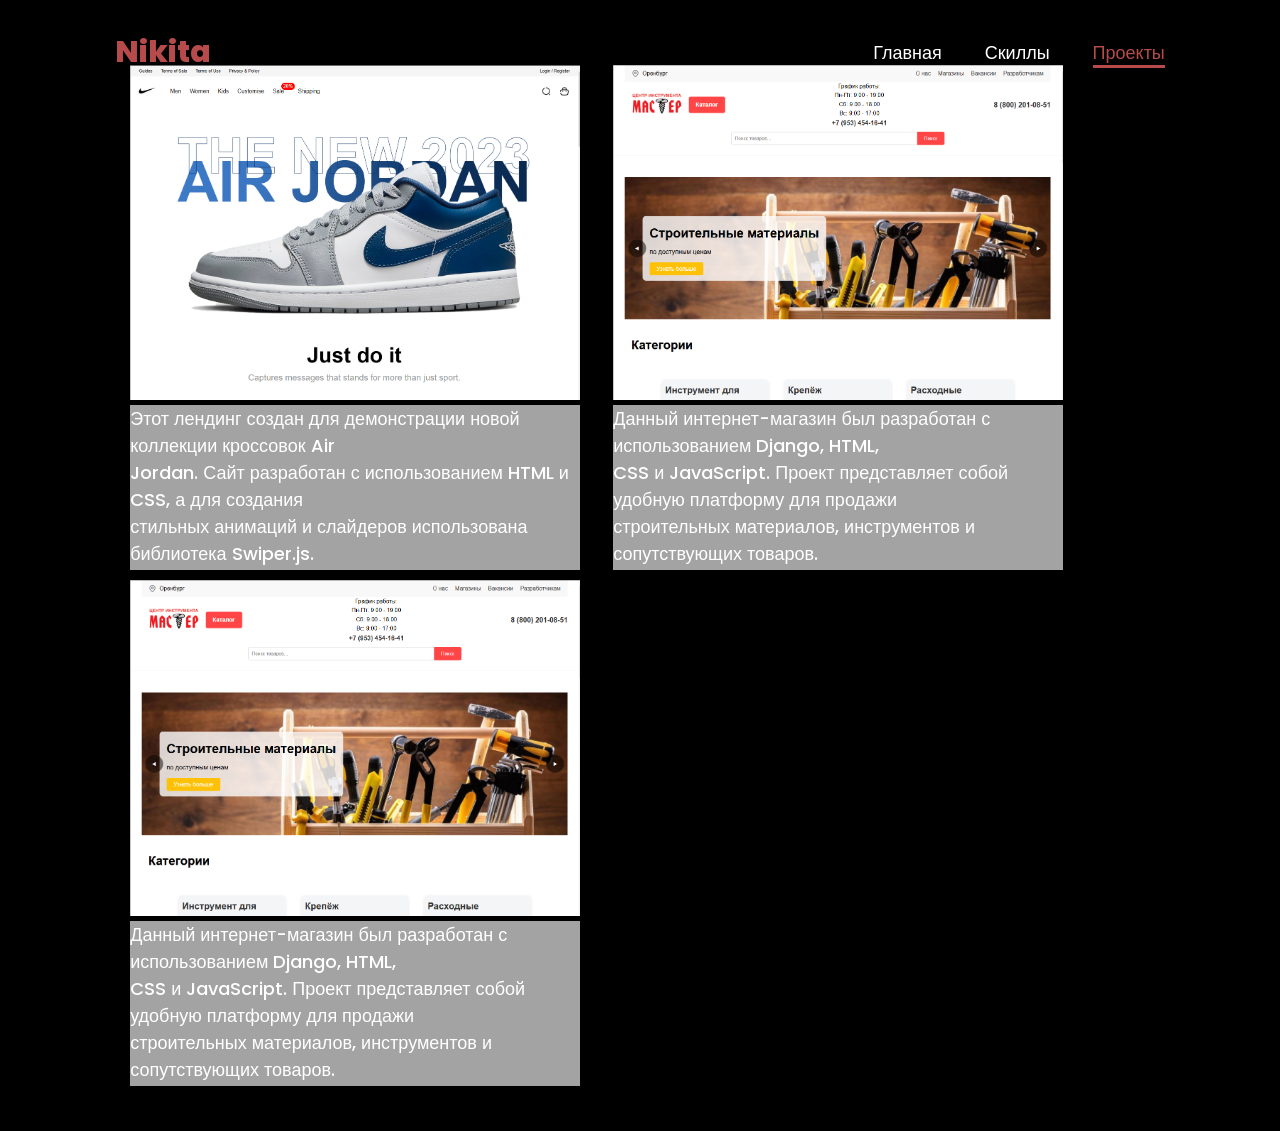
==== projects.html @ 3ae00429 "Add files via upload" ====
<!DOCTYPE html>
<html lang="en">
<head>
    <meta charset="UTF-8">
    <meta name="viewport" content="width=device-width, initial-scale=1.0">
    <title>Document</title>
    <link rel="stylesheet" href="style.css">
    <link rel="stylesheet" href="projects.css">
</head>
<body>
    <header>
        <a href="index.html" class="logo">Nikita</a>

        <nav>
            <a href="index.html">Главная</a>
            <a href="skill.html" >Скиллы</a>
            <a href="#" class="active">Проекты</a>
        </nav>
    </header>
    <section class="home">
        <div class="cards">
            <div class="card">
                <img src="project1.png" alt="">
                <div class="info">
                    <p>Этот лендинг создан для демонстрации новой коллекции кроссовок Air <br>
                        Jordan. Сайт разработан с использованием HTML и CSS, а для создания <br>
                        стильных анимаций и слайдеров использована библиотека Swiper.js.
                    </p>
                </div>
            </div>

            <div class="card">
                <img src="project2.png" alt="">
                <div class="info">
                    <p>Данный интернет-магазин был разработан с использованием Django, HTML, <br>
                        CSS и JavaScript. Проект представляет собой удобную платформу для продажи <br>
                        строительных материалов, инструментов и сопутствующих товаров.
                    </p>
                </div>
            </div>
            <div class="card">
                <img src="project2.png" alt="">
                <div class="info">
                    <p>Данный интернет-магазин был разработан с использованием Django, HTML, <br>
                        CSS и JavaScript. Проект представляет собой удобную платформу для продажи <br>
                        строительных материалов, инструментов и сопутствующих товаров.
                    </p>
                </div>
            </div>

        </div>
    </section>

</body>
</html>
---- style.css ----
@import url('https://fonts.googleapis.com/css2?family=Poppins:wght@100;200;300;400;500;600&display=swap');

*{
    margin: 0;
    padding: 0;
    box-sizing: border-box;
    text-decoration: none;
    border: none;
    outline: none;
    font-family: 'Poppins', sans-serif;
}

html{
    font-size: 62.5%;
}

body{
    width: 100%;
    height: 100vh;
    overflow-x: hidden;
    background-color: black;
    color: white;
}

header{
    margin-top: 20px;
    position: fixed;
    top: 0;
    left: 0;
    width: 100%;
    padding: 1rem 9%;
    background-color: transparent;
    filter: drop-shadow(10px);
    display: flex;
    justify-content: space-between;
    align-items: center;
    z-index: 100;
}

.logo{
    font-size: 3rem;
    color: #b74b4b;
    font-weight: 800;
    cursor: pointer;
    transition: 0.5s ease;
}

.logo:hover{
    transform: scale(1.1);
}

nav a{
    font-size: 1.8rem;
    color: white;
    margin-left: 4rem;
    font-weight: 500;
    transition: 0.3s ease;
    border-bottom: 3px solid transparent;
}

nav a:hover,
nav a.active{
    color: #b74b4b;
    border-bottom: 3px solid #b74b4b;
}

@media(max-width:995px){
    nav{
        position: absolute;
        display: none;
        top: 0;
        right: 0;
        width: 40%;
        border-left: 3px solid #b74b4b;
        border-bottom: 3px solid #b74b4b;
        border-bottom-left-radius: 2rem;
        padding: 1rem solid;
        background-color: #161616;
        border-top: 0.1rem solid rgba(0,0,0,0.1);
    }

    nav.active{
        display: block;
    }

    nav a{
        display: block;
        font-size: 2rem;
        margin: 3rem 0;
    }

    nav a:hover,
    nav a.active{
        padding: 1rem;
        border-radius: 0.5rem;
        border-bottom: 0.5rem solid #b74b4b;
    }
}

section{
    min-height: 100vh;
    padding: 5rem 9% 5rem;
}

.home{
    display: flex;
    justify-content: center;
    align-items: center;
    gap: 8rem;
    background-color: black;
}

.home .home-content h1{
    font-size: 6rem;
    font-weight: 700;
    line-height: 1.3;
}

span{
    color: #b74b4b;
}

.home-content h3{
    font-size: 4rem;
    margin-bottom: 1rem;
    font-weight: 700;
}

.home-content p{
    font-size: 1.6rem;
}

.home-img{
    border-radius: 50%;
}

.home-img img{
    position: relative;
    width: 32vw;
    border-radius: 50%;
    box-shadow: 0 0 25px solid #b74b4b;
    cursor: pointer;
    transition: 0.2s linear;
}

.home-img img:hover{
    font-size: 1.8rem;
    font-weight: 500;
}

.social-icons a{
    display: inline-flex;
    justify-content: center;
    align-items: center;
    width: 4rem;
    height: 4rem;
    background-color: transparent;
    border: 0.2rem solid #b74b4b;
    font-size: 2rem;
    border-radius: 50%;
    margin: 3rem 1.5rem 3rem 0;
    transition: 0.3s ease;
    color: #b74b4b;
}

.social-icons a:hover{
    color: black;
    transform: scale(1.3) translateY(-5px);
    background-color: #b74b4b;
    box-shadow: 0  0 25px #b74b4b;
}

.btn{
    display: inline-block;
    padding: 1rem 2.8rem;
    background-color: black;
    border-radius: 4rem;
    font-size: 1.6rem;
    color: #b74b4b;
    letter-spacing: 0.3rem;
    font-weight: 600;
    border: 2px solid #b74b4b;
    transition: 0.3s ease;
    cursor: pointer;
}

.btn:hover{
    transform: scale3d(1.03);
    background-color: #b74b4b;
    color: black;
    box-shadow: 0 0 25px #b74b4b;
}

.typing-text{
    font-size: 34px;
    font-weight: 600;
    min-width: 280px;
}

.typing-text span{
    position: relative;
}

.typing-text span::before{
    content: "software Developer";
    color: #b74b4b;
    animation: words 20s infinite;
}

.typing-text span::after{
    content: "";
    background-color: black;
    position: absolute;
    width: calc(100% + 8px);
    height: 100%;
    border-left: 3px solid black;
    right: -8;
    animation: cursor 0.6s infinite;
}

@keyframes cursor{
    to{
        border-left: 3px solid #b74b4b;
    }
}

@keyframes words{
    0%, 33%{
        content: "Веб-разработчик";
    }
    34%, 65%{
        content: "Бэкенд разработчик";
    }
    66%, 100%{
        content: "Верстальщик";
    }
}

@media (max-width: 1000px){
    .home{
        gap: 4rem;
    }
}

@media(max-width:995px){
    .home{
        flex-direction: column;
        margin: 5rem 4rem;
    }

    .home .home-content h3{
        font-size: 2.5rem;
    }

    .home-content h1{
        font-size: 5rem;
    }

    .home-img img{
        width: 70vw;
        margin-top: 4rem;
    }
}
---- projects.css ----
.cards .card {
    display: inline-block;
    width: 450px;
    margin: 15px;
    height: 300px;
    background-color: aqua;
}

.cards .card img {
    width: 100%;
}

.cards .card .info p {
    font-size: 1.8rem;
    color: white;
    font-weight: 500;
    background-color: rgb(163, 163, 163);
    transition: 0.3s ease;
    border-bottom: 3px solid transparent;
}
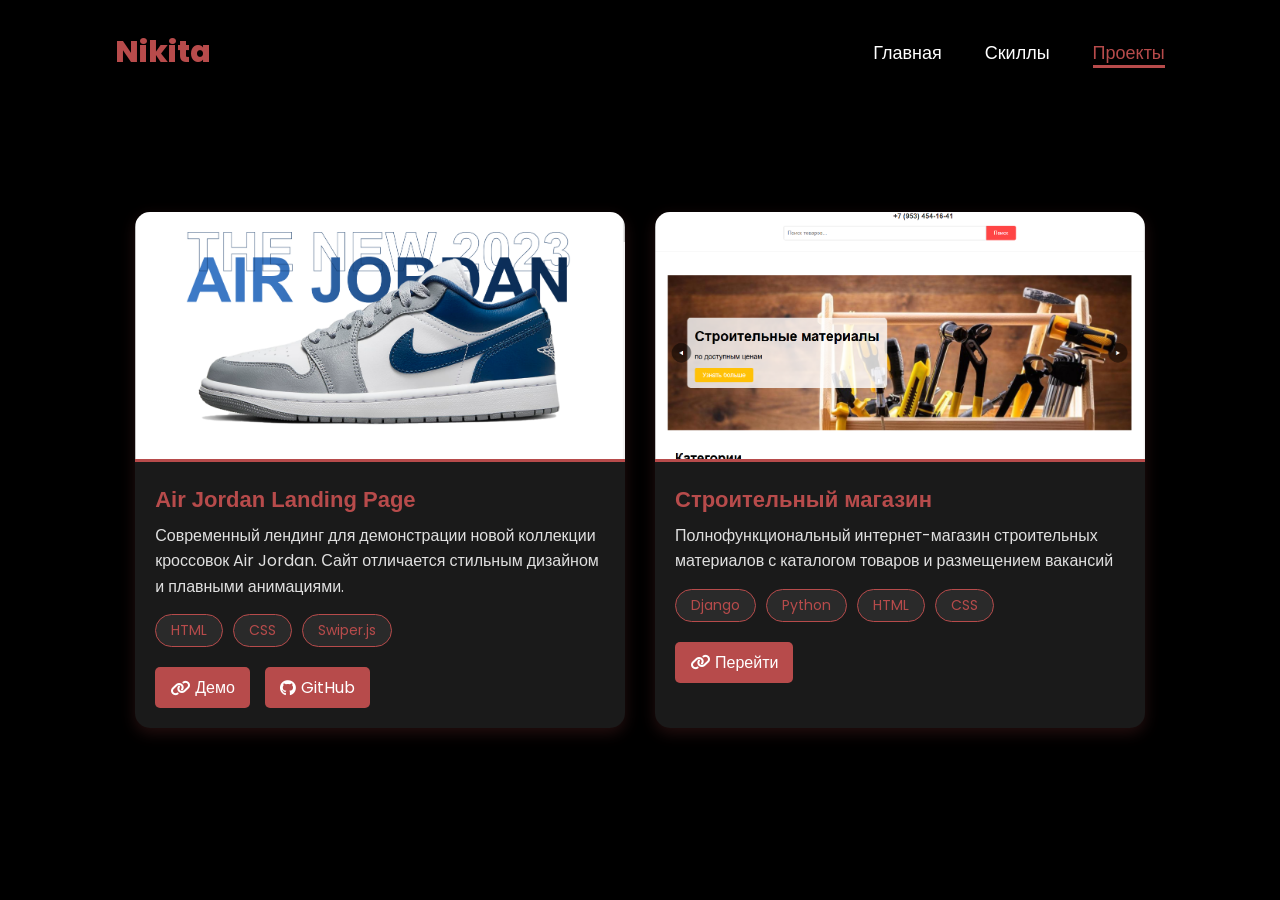
==== commit 6fdaadd8: "Add files via upload" ====
--- a/projects.html
+++ b/projects.html
@@ -3,7 +3,8 @@
 <head>
     <meta charset="UTF-8">
     <meta name="viewport" content="width=device-width, initial-scale=1.0">
-    <title>Document</title>
+    <title>Проекты | Портфолио Nikita</title>
+    <link rel="stylesheet" href="https://cdnjs.cloudflare.com/ajax/libs/font-awesome/6.5.2/css/all.min.css">
     <link rel="stylesheet" href="style.css">
     <link rel="stylesheet" href="projects.css">
 </head>
@@ -13,43 +14,46 @@
 
         <nav>
             <a href="index.html">Главная</a>
-            <a href="skill.html" >Скиллы</a>
+            <a href="skill.html">Скиллы</a>
             <a href="#" class="active">Проекты</a>
         </nav>
     </header>
     <section class="home">
         <div class="cards">
             <div class="card">
-                <img src="project1.png" alt="">
+                <img src="project1.png" alt="Air Jordan Landing Page">
                 <div class="info">
-                    <p>Этот лендинг создан для демонстрации новой коллекции кроссовок Air <br>
-                        Jordan. Сайт разработан с использованием HTML и CSS, а для создания <br>
-                        стильных анимаций и слайдеров использована библиотека Swiper.js.
-                    </p>
+                    <h3>Air Jordan Landing Page</h3>
+                    <p>Современный лендинг для демонстрации новой коллекции кроссовок Air Jordan. Сайт отличается стильным дизайном и плавными анимациями.</p>
+                    <div class="tech-stack">
+                        <span>HTML</span>
+                        <span>CSS</span>
+                        <span>Swiper.js</span>
+                    </div>
+                    <div class="links">
+                        <a href="https://niki1017.github.io/airJordan/" target="_blank"><i class="fa-solid fa-link"></i> Демо</a>
+                        <a href="https://github.com/Niki1017/airJordan" target="_blank"><i class="fa-brands fa-github"></i> GitHub</a>
+                    </div>
                 </div>
             </div>
 
             <div class="card">
-                <img src="project2.png" alt="">
+                <img src="project2.png" alt="Строительный магазин">
                 <div class="info">
-                    <p>Данный интернет-магазин был разработан с использованием Django, HTML, <br>
-                        CSS и JavaScript. Проект представляет собой удобную платформу для продажи <br>
-                        строительных материалов, инструментов и сопутствующих товаров.
-                    </p>
+                    <h3>Строительный магазин</h3>
+                    <p>Полнофункциональный интернет-магазин строительных материалов с каталогом товаров и размещением вакансий</p>
+                    <div class="tech-stack">
+                        <span>Django</span>
+                        <span>Python</span>
+                        <span>HTML</span>
+                        <span>CSS</span>
+                    </div>
+                    <div class="links">
+                        <a href="https://orentools.ru/" target="_blank"><i class="fa-solid fa-link"></i> Перейти</a>
+                    </div>
                 </div>
             </div>
-            <div class="card">
-                <img src="project2.png" alt="">
-                <div class="info">
-                    <p>Данный интернет-магазин был разработан с использованием Django, HTML, <br>
-                        CSS и JavaScript. Проект представляет собой удобную платформу для продажи <br>
-                        строительных материалов, инструментов и сопутствующих товаров.
-                    </p>
-                </div>
-            </div>
-
         </div>
     </section>
-
 </body>
 </html>
--- a/style.css
+++ b/style.css
@@ -80,7 +80,8 @@
     }
 
     nav.active{
-        display: block;
+        opacity: 1;
+        visibility: visible;
     }
 
     nav a{
@@ -138,7 +139,7 @@
     position: relative;
     width: 32vw;
     border-radius: 50%;
-    box-shadow: 0 0 25px solid #b74b4b;
+    box-shadow: 0 0 25px #b74b4b;
     cursor: pointer;
     transition: 0.2s linear;
 }
@@ -218,6 +219,21 @@
     animation: cursor 0.6s infinite;
 }
 
+@keyframes fadeIn {
+    from {
+        opacity: 0;
+        transform: translateY(-20px);
+    }
+    to {
+        opacity: 1;
+        transform: translateY(0);
+    }
+}
+
+.home, .header {
+    animation: fadeIn 0.8s ease-in-out;
+}
+
 @keyframes cursor{
     to{
         border-left: 3px solid #b74b4b;
--- a/projects.css
+++ b/projects.css
@@ -1,20 +1,100 @@
+.cards {
+    display: grid;
+    grid-template-columns: repeat(auto-fit, minmax(350px, 1fr));
+    gap: 3rem;
+    padding: 2rem;
+    margin-top: 4rem;
+}
+
 .cards .card {
-    display: inline-block;
-    width: 450px;
-    margin: 15px;
-    height: 300px;
-    background-color: aqua;
+    position: relative;
+    background: #1a1a1a;
+    border-radius: 1.5rem;
+    overflow: hidden;
+    box-shadow: 0 5px 15px rgba(183, 75, 75, 0.2);
+    transition: all 0.3s ease;
+}
+
+.cards .card:hover {
+    transform: translateY(-10px);
+    box-shadow: 0 10px 25px rgba(183, 75, 75, 0.3);
 }
 
 .cards .card img {
     width: 100%;
+    height: 250px;
+    object-fit: cover;
+    border-bottom: 3px solid #b74b4b;
+}
+
+.cards .card .info {
+    padding: 2rem;
+}
+
+.cards .card .info h3 {
+    font-size: 2.2rem;
+    color: #b74b4b;
+    margin-bottom: 1rem;
+    font-weight: 600;
 }
 
 .cards .card .info p {
-    font-size: 1.8rem;
-    color: white;
-    font-weight: 500;
-    background-color: rgb(163, 163, 163);
-    transition: 0.3s ease;
-    border-bottom: 3px solid transparent;
+    font-size: 1.6rem;
+    color: #e0e0e0;
+    line-height: 1.6;
+    margin-bottom: 1.5rem;
+}
+
+.cards .card .info .tech-stack {
+    display: flex;
+    flex-wrap: wrap;
+    gap: 1rem;
+    margin-top: 1.5rem;
+}
+
+.cards .card .info .tech-stack span {
+    background: #2a2a2a;
+    color: #b74b4b;
+    padding: 0.5rem 1.5rem;
+    border-radius: 2rem;
+    font-size: 1.4rem;
+    border: 1px solid #b74b4b;
+}
+
+.cards .card .info .links {
+    display: flex;
+    gap: 1.5rem;
+    margin-top: 2rem;
+}
+
+.cards .card .info .links a {
+    display: inline-flex;
+    align-items: center;
+    gap: 0.5rem;
+    color: #fff;
+    font-size: 1.6rem;
+    padding: 0.8rem 1.5rem;
+    border-radius: 0.5rem;
+    background: #b74b4b;
+    transition: all 0.3s ease;
+}
+
+.cards .card .info .links a:hover {
+    background: #8e3a3a;
+    transform: scale(1.05);
+}
+
+@media (max-width: 768px) {
+    .cards {
+        grid-template-columns: 1fr;
+        padding: 1rem;
+    }
+    
+    .cards .card .info h3 {
+        font-size: 2rem;
+    }
+    
+    .cards .card .info p {
+        font-size: 1.4rem;
+    }
 }
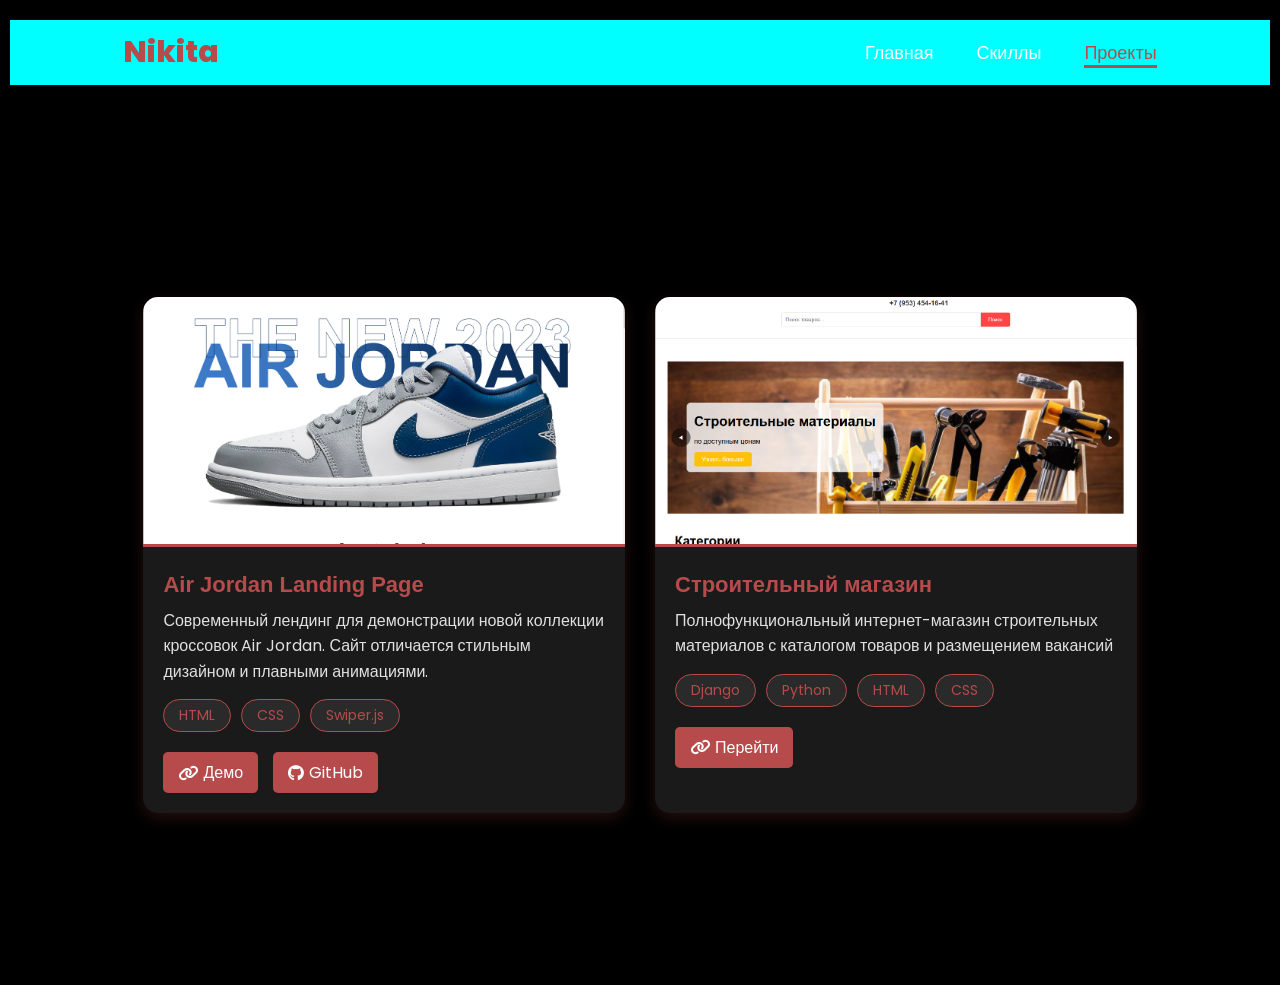
==== commit 620761df: "Add files via upload" ====
--- a/projects.html
+++ b/projects.html
@@ -1,5 +1,6 @@
 <!DOCTYPE html>
 <html lang="en">
+
 <head>
     <meta charset="UTF-8">
     <meta name="viewport" content="width=device-width, initial-scale=1.0">
@@ -8,52 +9,60 @@
     <link rel="stylesheet" href="style.css">
     <link rel="stylesheet" href="projects.css">
 </head>
+
 <body>
-    <header>
-        <a href="index.html" class="logo">Nikita</a>
+    <div class="container">
+        <header>
+            <a href="index.html" class="logo">Nikita</a>
 
-        <nav>
-            <a href="index.html">Главная</a>
-            <a href="skill.html">Скиллы</a>
-            <a href="#" class="active">Проекты</a>
-        </nav>
-    </header>
-    <section class="home">
-        <div class="cards">
-            <div class="card">
-                <img src="project1.png" alt="Air Jordan Landing Page">
-                <div class="info">
-                    <h3>Air Jordan Landing Page</h3>
-                    <p>Современный лендинг для демонстрации новой коллекции кроссовок Air Jordan. Сайт отличается стильным дизайном и плавными анимациями.</p>
-                    <div class="tech-stack">
-                        <span>HTML</span>
-                        <span>CSS</span>
-                        <span>Swiper.js</span>
+            <nav>
+                <a href="index.html">Главная</a>
+                <a href="skill.html">Скиллы</a>
+                <a href="#" class="active">Проекты</a>
+            </nav>
+        </header>
+        <section class="home">
+            <div class="cards">
+                <div class="card">
+                    <img src="project1.png" alt="Air Jordan Landing Page">
+                    <div class="info">
+                        <h3>Air Jordan Landing Page</h3>
+                        <p>Современный лендинг для демонстрации новой коллекции кроссовок Air Jordan. Сайт отличается
+                            стильным дизайном и плавными анимациями.</p>
+                        <div class="tech-stack">
+                            <span>HTML</span>
+                            <span>CSS</span>
+                            <span>Swiper.js</span>
+                        </div>
+                        <div class="links">
+                            <a href="https://niki1017.github.io/airJordan/" target="_blank"><i
+                                    class="fa-solid fa-link"></i> Демо</a>
+                            <a href="https://github.com/Niki1017/airJordan" target="_blank"><i
+                                    class="fa-brands fa-github"></i> GitHub</a>
+                        </div>
                     </div>
-                    <div class="links">
-                        <a href="https://niki1017.github.io/airJordan/" target="_blank"><i class="fa-solid fa-link"></i> Демо</a>
-                        <a href="https://github.com/Niki1017/airJordan" target="_blank"><i class="fa-brands fa-github"></i> GitHub</a>
+                </div>
+
+                <div class="card">
+                    <img src="project2.png" alt="Строительный магазин">
+                    <div class="info">
+                        <h3>Строительный магазин</h3>
+                        <p>Полнофункциональный интернет-магазин строительных материалов с каталогом товаров и
+                            размещением вакансий</p>
+                        <div class="tech-stack">
+                            <span>Django</span>
+                            <span>Python</span>
+                            <span>HTML</span>
+                            <span>CSS</span>
+                        </div>
+                        <div class="links">
+                            <a href="https://orentools.ru/" target="_blank"><i class="fa-solid fa-link"></i> Перейти</a>
+                        </div>
                     </div>
                 </div>
             </div>
+        </section>
+    </div>
+</body>
 
-            <div class="card">
-                <img src="project2.png" alt="Строительный магазин">
-                <div class="info">
-                    <h3>Строительный магазин</h3>
-                    <p>Полнофункциональный интернет-магазин строительных материалов с каталогом товаров и размещением вакансий</p>
-                    <div class="tech-stack">
-                        <span>Django</span>
-                        <span>Python</span>
-                        <span>HTML</span>
-                        <span>CSS</span>
-                    </div>
-                    <div class="links">
-                        <a href="https://orentools.ru/" target="_blank"><i class="fa-solid fa-link"></i> Перейти</a>
-                    </div>
-                </div>
-            </div>
-        </div>
-    </section>
-</body>
 </html>
--- a/style.css
+++ b/style.css
@@ -10,6 +10,13 @@
     font-family: 'Poppins', sans-serif;
 }
 
+.container{
+    margin: auto;
+    width: calc(100% - 20px);
+    max-width: 1400px;
+    background-color: aqua;
+}
+
 html{
     font-size: 62.5%;
 }
@@ -24,7 +31,7 @@
 
 header{
     margin-top: 20px;
-    position: fixed;
+    /* position: fixed; */
     top: 0;
     left: 0;
     width: 100%;
